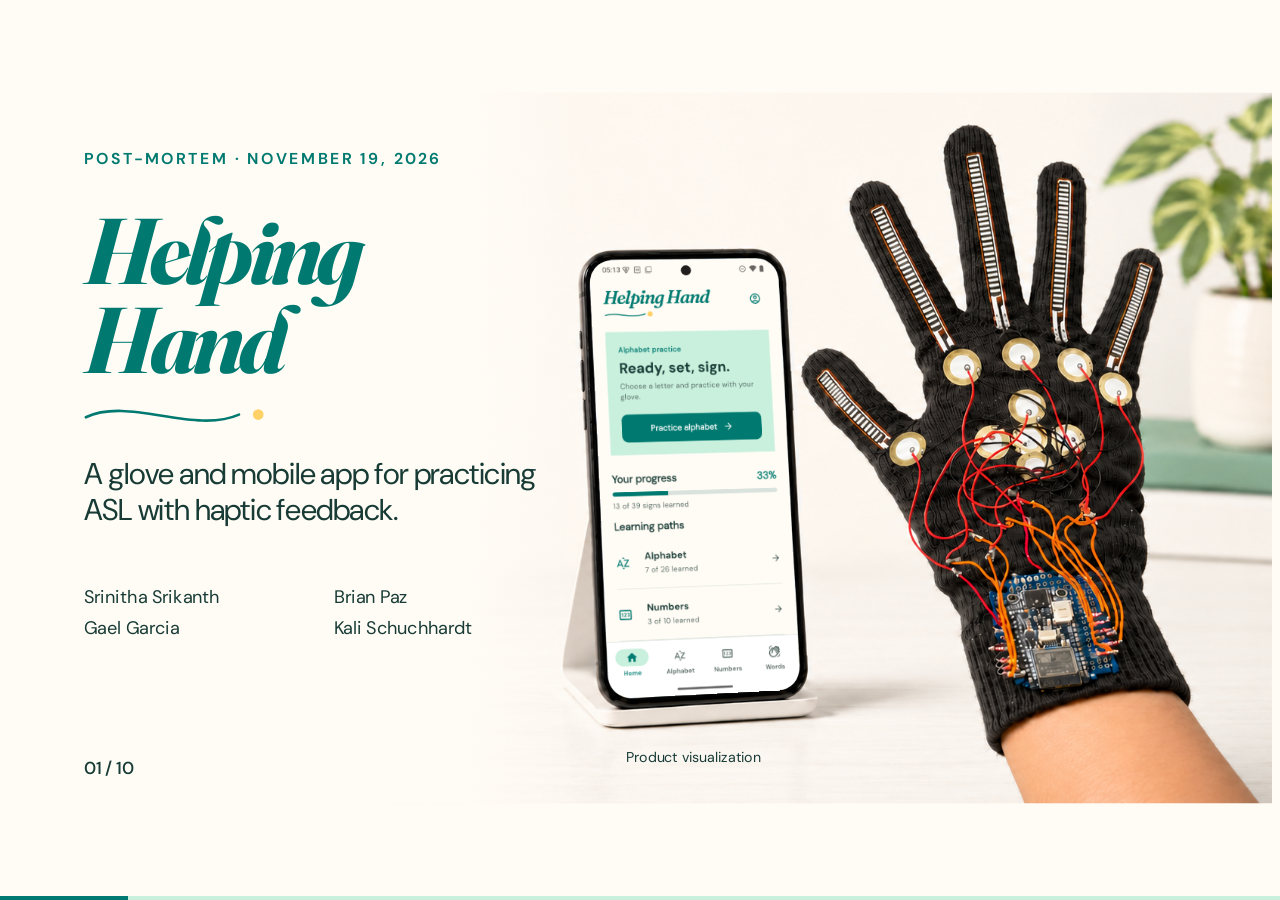
==== post_mortem_presentation/index.html @ 84a26bd8 "(GENAI=Yes) Explain the demo glove wiring on slide 5 [Model: Unknown] AI-Assisted: codex" ====
<!doctype html>
<html lang="en">
<head>
  <meta charset="utf-8">
  <meta name="viewport" content="width=device-width, initial-scale=1">
  <meta name="description" content="Helping Hand post-mortem presentation, November 19, 2026. Seven-minute presentation with separate question period.">
  <title>Helping Hand · Post-mortem</title>
  <link rel="icon" href="assets/diagrams/favicon.svg" type="image/svg+xml">
  <link rel="stylesheet" href="styles.css">
  <script src="presentation.js" defer></script>
</head>
<body>
  <svg class="svg-library" xmlns="http://www.w3.org/2000/svg" aria-hidden="true"><defs>
    <symbol id="icon-hand" viewBox="0 0 64 64"><path d="M23 34V13a4 4 0 0 1 8 0v18-22a4 4 0 0 1 8 0v23-18a4 4 0 0 1 8 0v20-13a4 4 0 0 1 8 0v22c0 12-7 19-18 19-7 0-12-3-16-9L10 35a4 4 0 0 1 6-5l7 7"/></symbol>
    <symbol id="icon-chip" viewBox="0 0 64 64"><rect x="17" y="17" width="30" height="30" rx="4"/><rect x="25" y="25" width="14" height="14" rx="2"/><path d="M24 7v10m16-10v10M24 47v10m16-10v10M7 24h10M7 40h10m30-16h10M47 40h10"/></symbol>
    <symbol id="icon-ble" viewBox="0 0 64 64"><path d="M20 17l27 28-14 12V7l14 12-27 28"/></symbol>
    <symbol id="icon-phone" viewBox="0 0 64 64"><rect x="17" y="5" width="30" height="54" rx="6"/><path d="M28 12h8m-5 39h2M24 32l6 6 12-15"/></symbol>
    <symbol id="icon-arrow" viewBox="0 0 32 24"><path d="M2 12h27m-9-9 9 9-9 9"/></symbol>
  </defs></svg>
  <main id="stage" aria-label="Helping Hand post-mortem presentation">
    <div id="deck">
      <section class="slide cover is-active" id="slide-1" aria-labelledby="title-1" data-title="Helping Hand" data-seconds="15">
        <figure class="cover-visual">
          <img class="cover-scene" src="assets/illustrations/cover-product-scene-ivory.png" alt="Product visualization of the final Helping Hand glove worn on an open hand beside an Android phone on a warm white background.">
          <div class="cover-display"><img src="assets/screenshots/home-nov19.png" alt="Helping Hand Home screen showing Alphabet practice and saved progress."></div>
          <figcaption>Product visualization</figcaption>
        </figure>
        <div class="cover-copy">
          <p class="eyebrow">Post-mortem · November 19, 2026</p>
          <h1 class="wordmark" id="title-1">Helping<br>Hand</h1>
          <svg class="brand-trail" viewBox="0 0 280 35" aria-hidden="true"><path d="M3 17c65-31 163 26 231-4"/><circle cx="263" cy="13" r="8"/></svg>
          <p class="cover-pitch">A glove and mobile app for practicing ASL with haptic feedback.</p>
          <div class="team"><span>Srinitha Srikanth</span><span>Brian Paz</span><span>Gael Garcia</span><span>Kali Schuchhardt</span></div>
        </div>
        <footer class="slide-footer"><b>01 / 10</b></footer>
        <template class="slide-notes">
          <p>0:00–0:15 · 15 seconds. Introduce the team and point to the glove and phone.</p>
          <p>“Helping Hand is a glove and Android app for practicing American Sign Language with haptic feedback. We’ll show you what we built, how someone uses it, and what we learned.”</p>
        </template>
      </section>

      <section class="slide problem" id="slide-2" aria-labelledby="title-2" data-title="The problem" data-seconds="20">
        <img class="problem-art" src="assets/illustrations/learning-problem.png" alt="Conceptual illustration of a learner comparing their hand position with a printed reference.">
        <div class="problem-copy">
          <h2 id="title-2">The problem</h2>
          <p class="problem-stat"><strong>94 <small>of</small> 100</strong> hearing parents surveyed used self-teaching resources to learn ASL for their deaf child.</p>
          <ul class="problem-points">
            <li>Images and prerecorded videos give learners a sign to copy.</li>
            <li>During solo practice, learners have to spot and correct their own handshape and movement errors.</li>
          </ul>
        </div>
        <footer class="slide-footer"><b>02 / 10</b><a href="https://sites.bu.edu/lavalab/files/2022/06/Lieberman-Mitchiner-Pontecorvo-2022.pdf" target="_blank" rel="noopener">Lieberman, Mitchiner &amp; Pontecorvo · §3.2.1</a></footer>
        <template class="slide-notes">
          <p>0:15–0:35 · 20 seconds. Connect the family motivation to the gap in solo practice.</p>
          <p>“In a survey of 100 hearing parents learning ASL for their deaf child, 94 used books, videos, or apps to teach themselves. A recorded example gives you a sign to copy. When you practice alone, you still have to catch mistakes in your handshape or movement.”</p>
        </template>
      </section>

      <section class="slide system" id="slide-3" aria-labelledby="title-3" data-title="System architecture" data-seconds="25">
        <header><p class="eyebrow">Our solution</p><h2 id="title-3">System architecture</h2></header>
        <ol class="system-flow" role="list">
          <li class="system-step">
            <svg class="system-icon" aria-hidden="true"><use href="#icon-hand"/></svg>
            <svg class="system-arrow" aria-hidden="true"><use href="#icon-arrow"/></svg>
            <h3>Glove sensors</h3>
            <p>Measure finger bend and hand motion.</p>
          </li>
          <li class="system-step">
            <svg class="system-icon" aria-hidden="true"><use href="#icon-chip"/></svg>
            <svg class="system-arrow" aria-hidden="true"><use href="#icon-arrow"/></svg>
            <h3>ESP32</h3>
            <p>Reads the sensors and recognizes held signs.</p>
          </li>
          <li class="system-step">
            <svg class="system-icon" aria-hidden="true"><use href="#icon-ble"/></svg>
            <svg class="system-arrow" aria-hidden="true"><use href="#icon-arrow"/></svg>
            <h3>Bluetooth LE</h3>
            <p>Carries sensor readings and predictions to the phone.</p>
          </li>
          <li class="system-step">
            <svg class="system-icon" aria-hidden="true"><use href="#icon-phone"/></svg>
            <h3>Android app</h3>
            <p>Recognizes moving signs, shows results, and saves progress.</p>
          </li>
        </ol>
        <div class="system-return">
          <p>During the demo, the app sends haptic commands back to the glove.</p>
        </div>
        <footer class="slide-footer"><b>03 / 10</b></footer>
        <template class="slide-notes">
          <p>0:35–1:00 · 25 seconds. Point from left to right, then follow the return arrow.</p>
          <p>“The flex strips measure finger bend, and the motion sensor measures how the hand moves. The ESP32 recognizes signs you hold steady. Bluetooth sends its predictions and sensor readings to the Android app. The app recognizes moving signs, shows the result, and saves progress. During the demo, it also sends haptic commands back to the glove.”</p>
        </template>
      </section>

      <section class="slide recognition" id="slide-4" aria-labelledby="title-4" data-title="How we recognize signs" data-seconds="25">
        <h2 id="title-4">How we recognize signs</h2>
        <div class="recognition-layout">
          <article class="recognition-panel">
            <header><h3>Static signs</h3><span>Example · G</span></header>
            <figure class="model-input">
              <svg viewBox="0 0 440 96" role="img" aria-label="Illustrative snapshot of five finger bend readings.">
                <path class="input-guide" d="M16 82H424"/>
                <path class="input-bars" d="M66 76V42 M143 76V23 M220 76V55 M297 76V64 M374 76V59"/>
              </svg>
              <figcaption>One set of finger-bend readings</figcaption>
            </figure>
            <div class="recognition-model">
              <strong>Multilayer perceptron (MLP)</strong>
              <p>On the ESP32 · 24 letters and 10 digits</p>
            </div>
          </article>
          <article class="recognition-panel recognition-motion">
            <header><h3>Motion over time</h3><span>Example · Z</span></header>
            <figure class="model-input">
              <svg viewBox="0 0 440 96" role="img" aria-label="Illustrative sensor readings that change over the duration of an attempt.">
                <path class="input-guide" d="M16 82H424 M413 74l11 8-11 8"/>
                <path class="input-trace" d="M26 60L76 54 122 28 173 42 227 65 275 43 325 22 369 48 414 56"/>
              </svg>
              <figcaption>A sequence of sensor readings</figcaption>
            </figure>
            <div class="recognition-model">
              <strong>Temporal convolutional networks (TCNs)</strong>
              <p>On the phone · one for J/Z, one for words</p>
            </div>
          </article>
        </div>
        <footer class="slide-footer"><span>Illustrative sensor inputs</span><b>04 / 10</b></footer>
        <template class="slide-notes">
          <p>1:00–1:25 · 25 seconds. Point to the five bars, then follow the trace on the right.</p>
          <p>“For G, we can look at one set of finger-bend readings. The glove’s multilayer perceptron classifies that handshape. For Z, the order of the motion matters. A temporal convolutional network looks for patterns across successive readings. The phone runs one for J and Z and another for Hello, Please, and Yes.”</p>
        </template>
      </section>

      <section class="slide hardware" id="slide-5" aria-labelledby="title-5" data-title="Glove hardware" data-seconds="25">
        <header><p class="eyebrow">Final build</p><h2 id="title-5">Glove hardware</h2></header>
        <div class="hardware-layout">
          <div class="hardware-images">
            <figure class="glove"><img src="assets/hardware/glove-final.jpg" alt="The final glove, with all five flex sensors, the piezo discs, wires, and cuff-mounted perfboard visible."><figcaption>Wired perfboard glove</figcaption></figure>
            <figure class="board"><img src="assets/hardware/pcb-prototype.jpg" alt="Component side of the custom printed circuit board from an earlier hardware iteration."><figcaption>Earlier custom PCB</figcaption></figure>
          </div>
          <div class="hardware-details">
            <article><h3>5 flex sensors + 9-axis IMU (ICM-20948)</h3><p>Finger bend, acceleration, and rotation feed recognition.</p></article>
            <article><h3>10 piezoelectric buzzers</h3><p>Five by the fingers and five in a plus on the back of the hand.</p></article>
            <article><h3>Cuff-mounted ESP32</h3><p>Perfboard with individual wires.</p></article>
            <aside class="hardware-revision" aria-labelledby="hardware-revision-title">
              <h3 id="hardware-revision-title">Why the wiring is visible</h3>
              <p>An earlier prototype hid the connections with conductive thread. When sensor readings dropped out, we switched to individual wires for today’s demo.</p>
            </aside>
          </div>
        </div>
        <footer class="slide-footer"><span>Demonstration power · laptop USB</span><b>05 / 10</b></footer>
        <template class="slide-notes">
          <p>1:25–1:50 · 25 seconds. Point to the actual glove, the earlier PCB, and the wiring callout.</p>
          <p>“The demo glove has five flex sensors, a motion sensor, ten piezo buzzers, and a cuff-mounted ESP32. We tried a custom PCB and later hid the connections with conductive thread. When sensor readings dropped out, we switched to individual wires on perfboard. We’re powering it over USB today.”</p>
        </template>
      </section>

      <section class="slide practice" id="slide-6" aria-labelledby="title-6" data-title="App features and live results" data-seconds="25">
        <header><p class="eyebrow">Android app</p><h2 id="title-6">App features and live results</h2></header>
        <div class="practice-layout">
          <div class="app-screens">
            <figure><img src="assets/screenshots/letter-a-nov19.png" alt="Letter A screen showing the 3D target handshape and hold progress, captured with the glove disconnected."><figcaption>3D sign reference</figcaption></figure>
            <figure><img src="assets/screenshots/words-progress-nov19.png" alt="Words screen with Hello, Please, and Yes marked Learned with green rows and checkmarks."><figcaption>Completed word lessons</figcaption></figure>
          </div>
          <div class="coverage">
            <h3>Practice and progress</h3>
            <ul class="app-capabilities">
              <li>Alphabet, Numbers, and Words lessons</li>
              <li>On-screen results and saved completions</li>
              <li>Three recognized words across eight word lessons</li>
            </ul>
            <div class="practice-result">
              <p><strong>Live test with one wearer</strong></p>
              <p><b>3/3 each</b> · G, I, 1, Hello, Please, Yes<br><b>1/3 each</b> · K, X</p>
            </div>
          </div>
        </div>
        <footer class="slide-footer"><span>App captures · November 19</span><b>06 / 10</b></footer>
        <template class="slide-notes">
          <p>1:50–2:15 · 25 seconds. Point to the sign reference, saved Words rows, and live test counts.</p>
          <p>“The app offers letter, number, and word lessons, with on-screen feedback and saved progress. Eight word lessons are listed, and the model recognizes three. In one live check, six signs passed three of three attempts each. K and X passed one of three each. Now we’ll show what that practice looks like.”</p>
        </template>
      </section>

      <section class="slide live" id="slide-7" aria-labelledby="title-7" data-title="Live ASL practice demo" data-seconds="120">
        <div class="live-circles" aria-hidden="true"></div><span class="live-dot" aria-hidden="true"></span><svg class="live-mark" aria-hidden="true"><use href="#icon-hand"/></svg>
        <p class="eyebrow">Glove and Android app</p><h2 id="title-7">Live ASL<br><em>practice demo</em></h2>
        <ol class="live-steps">
          <li><b>G</b><span>Hold a pose</span></li>
          <li><b>Z</b><span>Trace a motion</span></li>
          <li><b>3</b><span>Correct a finger position</span></li>
          <li><b>Hello / Please</b><span>Match a word</span></li>
        </ol>
        <p class="live-footnote">Finish on saved progress in Words.</p>
        <footer class="slide-footer"><b>07 / 10</b></footer>
        <template class="slide-notes">
          <p>2:15–4:15 · 120 seconds. Use the projected phone. Start signed in, connected, and in Developer Mode. The run sheet gives the individual time limits and recovery actions.</p>
          <p>G. “I’ll hold G steady. Watch for the match and hold indicator. This prediction comes from the glove.”</p>
          <p>Z. “I’ll start an attempt, trace Z, and finish it. The phone recognizes the sequence.” Describe the actual outcome. Try one quick recovery if useful, then move on. I is the rehearsed spare held pose.</p>
          <p>3. “I’m curling the middle finger on purpose. Watch which finger lights up, then the dots move from bottom to center to top. That means straighten. I’ll correct the finger and show what the app does.”</p>
          <p>Hello and Please. “For Hello I tap Start and Finish. After a match, the glove can replay a preset cue from left to center to right. Please uses a loop around the back of the hand.” Show Please if time permits and describe any output as observed.</p>
          <p>Progress. “A green row and checkmark mean that lesson was saved.” Call out a change only if a new row turns green during the demo. Finish on Words and return to slide 8.</p>
        </template>
      </section>

      <section class="slide successes" id="slide-8" aria-labelledby="title-8" data-title="Project successes" data-seconds="70">
        <header><p class="eyebrow">Post-mortem</p><h2 id="title-8">Project successes</h2></header>
        <div class="success-grid">
          <article class="success-story">
            <h3>Saved practice progress</h3>
            <dl class="story-detail"><dt>Challenge</dt><dd>Track which signs the learner completes.</dd><dt>What worked</dt><dd>Mark a lesson complete when the app accepts the sign.</dd><dt>Outcome</dt><dd>Completed lessons were still visible after reopening the app.</dd></dl>
          </article>
          <article class="success-story">
            <h3>Recognition for moving signs</h3>
            <dl class="story-detail"><dt>Challenge</dt><dd>Recognize a sign that changes over time.</dd><dt>What worked</dt><dd>Record whole attempts and run a sequence model on the phone.</dd><dt>Outcome</dt><dd>Hello, Please, and Yes completed in live practice.</dd></dl>
          </article>
          <article class="success-story">
            <h3>Haptic correction for 3</h3>
            <dl class="story-detail"><dt>Challenge</dt><dd>Show which finger to move and in which direction.</dd><dt>What worked</dt><dd>Use measured finger bend to select a pulse pattern.</dd><dt>Outcome</dt><dd>The glove played the automatic cue during rehearsal.</dd></dl>
          </article>
        </div>
        <footer class="slide-footer"><span></span><b>08 / 10</b></footer>
        <template class="slide-notes">
          <p>4:15–5:25 · 70 seconds. Give each story about 20–23 seconds.</p>
          <p>Saved practice progress. “A prediction by itself gave the learner no record of their practice. We tied a match to the lesson they picked, so completion was visible and saved to the right place. During rehearsal we closed and reopened the app and could still see the completed signs.”</p>
          <p>Recognition for moving signs. “We recorded whole attempts so the model could use the order of the motion. After rebuilding the glove, we collected more recordings and extended the input window. The updated word model accepted five of five matching recordings in offline replay. Hello, Please, and Yes also completed in the live check.”</p>
          <p>Haptic correction for 3. “We could trigger individual buzzers, but the cue needed to respond to the learner. We used measured bend ranges for the middle and pinky. The app chooses a pulse pattern and highlights the outputs the glove confirms. That automatic cue worked during an on-glove rehearsal.”</p>
        </template>
      </section>

      <section class="slide challenges" id="slide-9" aria-labelledby="title-9" data-title="Challenges and lessons" data-seconds="65">
        <header><p class="eyebrow">Post-mortem</p><h2 id="title-9">Challenges and lessons</h2></header>
        <div class="challenge-head"><span>What happened</span><span>What we would do next time</span></div>
        <article class="challenge-row"><div><h3>Unreliable connections</h3><p>The PCB broke, and the conductive-thread build lost sensor readings. We switched to individual wires.</p></div><p class="lesson">Test connections while flexing the glove.<span>Add strain relief before final mounting.</span></p></article>
        <article class="challenge-row"><div><h3>Damaged flex sensors</h3><p>The thumb and index sensors barely responded when the fingers bent.</p></div><p class="lesson">Check each sensor reading early.<span>Recheck calibration and known signs after hardware changes.</span></p></article>
        <article class="challenge-row"><div><h3>Word recognition after the rebuild</h3><p>The earlier model missed all nine matching word attempts in an offline test of rebuilt-glove recordings.</p></div><p class="lesson">Retrain and test after hardware changes.<span>Test with more wearers and include signs the model could confuse.</span></p></article>
        <footer class="slide-footer"><span></span><b>09 / 10</b></footer>
        <template class="slide-notes">
          <p>5:25–6:30 · 65 seconds. Explain the failure, its impact, and one next step per example.</p>
          <p>Unreliable connections. “The custom PCB broke and the conductive-thread assembly lost sensor readings as the glove moved. We suspected shorts and switched to discrete wires. Next time we’d check continuity while flexing the assembly and add strain relief before mounting it.”</p>
          <p>Damaged flex sensors. “The thumb and index readings barely changed when the fingers bent, which made some attempts look wrong. The raw channels exposed the damaged sensors. We’d check each channel early, then recalibrate and repeat a few known signs after every hardware change.”</p>
          <p>Word recognition after the rebuild. “The earlier model missed all nine matching recordings from the rebuilt glove in offline replay. We retrained, but our tests still covered few wearers and targets. Next time we’d reserve fresh attempts from more wearers and test signs the models could confuse.”</p>
        </template>
      </section>

      <section class="slide closing" id="slide-10" aria-labelledby="title-10" data-title="Main lesson and next steps" data-seconds="15">
        <p class="wordmark">Helping Hand</p>
        <svg class="closing-wave" viewBox="0 0 820 310" aria-hidden="true"><path d="M-40 250C170-30 360 410 540 175S730 10 870 100"/><circle cx="540" cy="175" r="13"/></svg>
        <h2 id="title-10">Test the glove<br><em>and app together</em></h2>
        <p class="closing-lead">Check recognition, feedback, and saved progress in the same practice session.</p>
        <div class="closing-bottom"><strong>Questions?</strong><span>Next, test recognition and haptic cues with more wearers.</span></div>
        <footer class="slide-footer"><span>November 19, 2026</span><b>10 / 10</b></footer>
        <template class="slide-notes">
          <p>6:30–6:45 · 15 seconds. Leave this slide up for the question period.</p>
          <p>“Our main lesson was to test the glove and app together, through recognition, feedback, and saved progress. Next we’d test with more wearers to see which signs work consistently and whether users can interpret the cues.”</p>
        </template>
      </section>

      <section class="slide backup" id="backup-1" data-backup aria-labelledby="backup-title-1" data-title="Original goals and final features" data-seconds="0">
        <header><p class="eyebrow">Backup</p><h2 id="backup-title-1">Original goals and final features</h2></header>
        <table class="backup-table">
          <thead><tr><th>Area</th><th>Original goal</th><th>Presentation build</th></tr></thead>
          <tbody>
            <tr><td>Wearable</td><td>Mounted PCB and battery power</td><td>Wired perfboard, calibrated ICM-20948, and USB power</td></tr>
            <tr><td>Recognition</td><td>A–Z, 0–9, and eight words</td><td>34 held poses plus J/Z motion. Eight lessons, three words in the bundle.</td></tr>
            <tr><td>Feedback</td><td>Corrective guidance during practice</td><td>On-screen matching and saved progress. Developer Mode adds a finger cue for 3 and preset playback for Hello and Please.</td></tr>
            <tr><td>Validation</td><td>Practice and recognition testing</td><td>Selected live and offline checks. Multi-wearer accuracy, tactile interpretation, and battery runtime remain open.</td></tr>
          </tbody>
        </table>
        <footer class="slide-footer"><span>Original design, release reports, and November 19 demo handoff</span><b>Backup 01</b></footer>
        <template class="slide-notes">
          <p>Question period. The slide distinguishes the original scope from the build being shown. The original design proposed a mounted PCB, battery operation, broader word recognition, and general corrective feedback. The working app includes J/Z and the scoped haptic demos. The written reports describe the earlier release snapshot. Displayed lesson counts and recognition model labels describe different parts of the app.</p>
          <p>The demo uses the wired perfboard glove, USB power, a signed-in Android phone, Flutter app version 1.0.1+2 from the gael working copy, and the piezo_demo ESP32 environment. The review base was c72ad4f with local app changes. Record the actual running revision, phone/OS, and firmware during rehearsal. Current-device cloud readback, battery runtime, and broad wearer validation are open. The single glove has limited ability to distinguish finger spread or infer hand location relative to the body.</p>
          <p>The app also has developer tools for BLE diagnostics, recording and exporting labeled attempts, and manually testing the piezo outputs. These tools support setup and development. The learner demonstration uses Alphabet, Numbers, and Words.</p>
        </template>
      </section>

      <section class="slide backup" id="backup-2" data-backup aria-labelledby="backup-title-2" data-title="Recognition and haptic test results" data-seconds="0">
        <header><p class="eyebrow">Backup</p><h2 id="backup-title-2">Recognition and haptic test results</h2></header>
        <table class="backup-table">
          <thead><tr><th>Check</th><th>Observed result</th><th>Scope</th></tr></thead>
          <tbody>
            <tr><td>Live practice</td><td>G, I, 1, Hello, Please, Yes · 3/3 each<br>K, X · 1/3 each</td><td>One wearer, three attempts per target</td></tr>
            <tr><td>J/Z replay</td><td>4/4 matches accepted<br>0/36 unrelated recordings accepted</td><td>Offline, with some recordings seen during development</td></tr>
            <tr><td>Word replay</td><td>5/5 matches accepted<br>0/25 wrong-target checks accepted</td><td>Offline, with recordings reused across wrong targets</td></tr>
            <tr><td>Haptics</td><td>Manual outputs matched app dots. The automatic 3 demo worked on the glove.</td><td>Hello and Please cue order checked in software with simulated responses</td></tr>
          </tbody>
        </table>
        <footer class="slide-footer"><span>Selected trials · November 18–19</span><b>Backup 02</b></footer>
        <template class="slide-notes">
          <p>Question period. Live counts came from one wearer and selected targets on the glove and app. Offline J/Z replay accepted two J and two Z attempts and rejected 36 unrelated recordings. Some were examined earlier in development. The word replay used five matching recordings and 25 wrong-target checks drawn from reused recordings. The design draft’s approximately 90% accuracy figure was a goal. The available trial counts describe the specific conditions shown.</p>
          <p>The Number 3 automatic cue has a live operator report. Hello and Please pulse order and cancellation were checked in Flutter with simulated responses. The operator described faint vibration in the separate manual output check. Phone latency and wearer interpretation of cues have yet to be measured. Firebase rules were updated for word completion IDs. The post-fix cloud readback has not been run.</p>
        </template>
      </section>
    </div>
  </main>
  <div id="slide-progress" role="progressbar" aria-label="Slide progress" aria-valuemin="1" aria-valuemax="10" aria-valuenow="1"><span></span></div>
  <dialog id="overview-dialog" aria-labelledby="overview-title"><div class="dialog-heading"><h2 id="overview-title">Slide overview</h2><button class="close-dialog" aria-label="Close overview">×</button></div><p class="overview-group">Main deck · 6:45 + 0:15 buffer</p><div class="overview-grid" id="overview-main"></div><p class="overview-group">Backup · outside the timed flow</p><div class="overview-grid" id="overview-backup"></div></dialog>
  <dialog id="notes-dialog" aria-labelledby="notes-title"><div class="dialog-heading"><h2 id="notes-title">Speaker notes</h2><button class="close-dialog" aria-label="Close notes">×</button></div><p class="dialog-note">These notes appear on this screen. Close before projecting; use speaker_notes.md on a separate device.</p><div id="notes-content"></div></dialog>
  <dialog id="help-dialog" aria-labelledby="help-title"><div class="dialog-heading"><h2 id="help-title">Presentation shortcuts</h2><button class="close-dialog" aria-label="Close help">×</button></div><dl class="shortcut-list"><div><dt>← / → · Space</dt><dd>Previous / next slide</dd></div><div><dt>Home / End</dt><dd>First / last main slide</dd></div><div><dt>O · N · ?</dt><dd>Overview · Notes · Help</dd></div><div><dt>B</dt><dd>Backup slides / return to main deck</dd></div><div><dt>F</dt><dd>Toggle fullscreen</dd></div><div><dt>P</dt><dd>Print / save PDF</dd></div><div><dt>Esc</dt><dd>Close dialog / exit fullscreen</dd></div></dl><label class="print-backups"><input type="checkbox" id="include-backups">Include backup slides when printing</label><p class="dialog-note">The default PDF contains ten main slides.</p></dialog>
  <p class="sr-only" id="announcement" aria-live="polite"></p>
  <noscript><p class="noscript-message">JavaScript is disabled. Scroll to view slides; printing includes the ten main slides.</p></noscript>
</body>
</html>
---- post_mortem_presentation/styles.css ----
@font-face{font-family:'DM Sans';src:url('assets/fonts/DM-Sans.ttf') format('truetype');font-weight:100 1000;font-display:swap}
@font-face{font-family:Fraunces;src:url('assets/fonts/Fraunces-Italic.ttf') format('truetype');font-style:italic;font-weight:100 900;font-display:swap}
:root{--canvas:#fffcf5;--ink:#183b36;--teal:#007a70;--mint:#c8f0dd;--gold:#ffd166;--muted:#526560;--rule:#d9e2dc;font-family:'DM Sans',sans-serif;color:var(--ink);background:var(--canvas)}
*{box-sizing:border-box}body{margin:0}body.enhanced{overflow:hidden;background:#e5eae5}p,h1,h2,h3,figure{margin:0}button{font:inherit;cursor:pointer}button:focus-visible,a:focus-visible{outline:3px solid var(--teal);outline-offset:5px}img{display:block;max-width:100%}svg{fill:none;stroke:currentColor;stroke-width:2;stroke-linecap:round;stroke-linejoin:round}.svg-library{position:absolute;width:0;height:0;overflow:hidden}.sr-only{position:absolute;width:1px;height:1px;overflow:hidden;clip-path:inset(50%);white-space:nowrap}
#stage{position:relative}.enhanced #stage{position:fixed;inset:0 0 4px}.enhanced #deck{position:absolute;left:50%;top:50%;width:1600px;height:900px;transform-origin:center}.slide{position:relative;width:1600px;height:900px;padding:66px 96px 78px;overflow:hidden;background:var(--canvas)}.enhanced .slide{display:none;position:absolute;inset:0}.enhanced .slide.is-active{display:block;animation:reveal 180ms ease-out}@keyframes reveal{from{opacity:.65;transform:translateY(6px)}to{opacity:1;transform:none}}
.eyebrow{font-size:20px;letter-spacing:.15em;text-transform:uppercase;color:var(--teal);font-weight:650;margin-bottom:17px}h1{font-size:118px;line-height:.96;letter-spacing:-.055em}h2{font-size:65px;line-height:1.09;letter-spacing:-.045em;font-weight:600}h2 em{font-style:normal;color:var(--teal)}h3{font-size:33px;line-height:1.17;letter-spacing:-.025em;font-weight:600}.subtitle{font-size:27px;line-height:1.4;color:var(--muted);margin-top:17px}.wordmark{font-family:Fraunces,Georgia,serif;font-style:italic;color:var(--teal)}.slide-footer{position:absolute;left:96px;right:96px;bottom:29px;display:flex;justify-content:space-between;gap:25px;color:var(--muted);font-size:18px;line-height:1.35}.slide-footer b{margin-left:auto;font-size:22px;font-weight:550;color:var(--teal);font-variant-numeric:tabular-nums}
.cover{padding-top:70px}.cover-copy{position:relative;z-index:1;width:720px}.cover h1{margin-top:47px}.brand-trail{width:235px;height:35px;margin-top:24px;color:var(--teal);stroke-width:4}.brand-trail circle{fill:var(--gold);stroke:none}.cover-pitch{font-size:38px;line-height:1.22;margin-top:25px;max-width:620px;letter-spacing:-.02em}.team{display:grid;grid-template-columns:1fr 1fr;gap:9px 23px;width:610px;font-size:23px;margin-top:72px}
.cover-visual {
  position: absolute;
  inset: 0;
}
.cover-scene {
  width: 100%;
  height: 100%;
  object-fit: cover;
}
.cover-visual::before {
  content: "";
  position: absolute;
  inset: 0;
  background: linear-gradient(to right, var(--canvas) 0 36%, transparent 45%);
  pointer-events: none;
}
.cover-display {
  position: absolute;
  left: 736.172px;
  top: 212.584px;
  width: 240px;
  height: 552px;
  overflow: hidden;
  border-radius: 28px;
  background: #faf8f1;
  transform-origin: top left;
  /* Maps the actual Home capture to the four corners of the screen in the scene. */
  transform: matrix3d(
    1.004096477, -.009323463, 0, .000069429,
    .045815404, .986478885, 0, -.000031776,
    0, 0, 1, 0,
    0, 0, 0, 1
  );
}
.cover-display img {
  width: 100%;
  height: 100%;
}
.cover-display::after {
  content: "";
  position: absolute;
  top: 7px;
  left: 51%;
  width: 13px;
  height: 13px;
  border-radius: 50%;
  background: #211f1e;
  transform: translateX(-50%);
}
.cover-visual figcaption {
  position: absolute;
  top: 829px;
  left: 700px;
  width: 335px;
  text-align: center;
  color: var(--ink);
  font-size: 18px;
}
.cover .slide-footer b {
  margin-left: 0;
  color: var(--ink);
}

.problem-art {
  position: absolute;
  inset: 0;
  width: 100%;
  height: 100%;
  object-fit: cover;
}
.problem-copy {
  position: relative;
  margin-top: 47px;
  max-width: 640px;
}
.problem h2 { font-size: 78px; }
.problem-stat {
  margin-top: 25px;
  max-width: 620px;
  font-size: 32px;
  font-weight: 600;
  line-height: 1.2;
}
.problem-stat strong {
  display: block;
  margin-bottom: 11px;
  color: var(--teal);
  font-size: 136px;
  line-height: .98;
  letter-spacing: -.055em;
}
.problem-stat small { font-size: .52em; font-weight: 650; }
.problem-points {
  max-width: 610px;
  margin: 32px 0 0;
  padding-left: 32px;
  font-size: 28px;
  line-height: 1.35;
}
.problem-points li + li { margin-top: 13px; }
.problem-points li::marker { color: var(--teal); }
.problem .slide-footer { right: auto; align-items: center; gap: 30px; }
.problem .slide-footer b { margin-left: 0; }
.problem .slide-footer a { color: inherit; text-underline-offset: .18em; }
.recognition-layout {
  display: grid;
  grid-template-columns: 1fr 1fr;
  gap: 42px;
  margin-top: 67px;
}
.recognition-panel {
  min-width: 0;
  padding: 34px 38px 36px;
  border-radius: 18px;
  background: #e5f4eb;
}
.recognition-motion { background: #00645c; color: var(--canvas); }
.recognition-panel header {
  display: flex;
  align-items: baseline;
  justify-content: space-between;
  gap: 12px;
}
.recognition-panel h3 { font-size: 40px; }
.recognition-panel header span {
  flex-shrink: 0;
  font-size: 23px;
  font-weight: 650;
}
.model-input {
  margin: 32px 0 29px;
  padding: 19px 22px;
  border-radius: 12px;
  background: #fffcf5b8;
  color: #00645c;
}
.recognition-motion .model-input { background: #ffffff12; color: var(--mint); }
.model-input svg { display: block; width: 100%; height: 145px; }
.model-input .input-guide { opacity: .5; }
.model-input .input-bars { stroke-width: 19; }
.model-input .input-trace { stroke-width: 6; }
.model-input figcaption {
  margin-top: 8px;
  font-size: 24px;
  font-weight: 600;
}
.recognition-model {
  font-size: 25px;
  line-height: 1.35;
}
.recognition-model strong { display: block; margin-bottom: 7px; font-size: 28px; }

.system-flow {
  display: grid;
  grid-template-columns: repeat(4, minmax(0, 1fr));
  gap: 56px;
  list-style: none;
  margin: 100px 0 0;
  padding: 0;
}
.system-step {
  position: relative;
  text-align: center;
}
.system-icon {
  display: block;
  width: 96px;
  height: 96px;
  margin: 0 auto 24px;
  padding: 19px;
  border-radius: 22px;
  background: #e5f4eb;
  color: #00645c;
}
.system-arrow {
  position: absolute;
  top: 32px;
  right: -49px;
  width: 42px;
  height: 32px;
  color: #00645c;
  stroke-width: 2.7;
}
.system-step h3 { font-size: 37px; }
.system-step p {
  max-width: 300px;
  margin: 14px auto 0;
  color: var(--muted);
  font-size: 27px;
  line-height: 1.35;
}
.system-return {
  position: relative;
  width: 1098px;
  height: 86px;
  margin: 52px auto 0;
  border: 2px solid #00645c;
  border-top: 0;
  border-radius: 0 0 20px 20px;
  color: #00645c;
}
.system-return::before {
  content: "";
  position: absolute;
  top: 1px;
  left: -7px;
  width: 12px;
  height: 12px;
  border: solid currentColor;
  border-width: 2px 0 0 2px;
  transform: rotate(45deg);
}
.system-return p {
  position: absolute;
  bottom: 0;
  left: 50%;
  padding: 0 21px;
  background: var(--canvas);
  font-size: 25px;
  font-weight: 550;
  white-space: nowrap;
  transform: translate(-50%, 50%);
}

.hardware-layout{display:grid;grid-template-columns:650px 1fr;gap:75px;margin-top:37px}.hardware-images{display:flex;gap:25px;align-items:center}.hardware-images .glove img{height:438px;width:330px;object-fit:contain}.hardware-images .board img{width:275px;height:335px;object-fit:contain}.hardware-images figcaption{font-size:18px;color:var(--muted);text-align:center;margin-top:12px}.hardware-details{padding-top:32px}.hardware-details article{padding:0 0 21px;margin-bottom:21px;border-bottom:1px solid var(--rule)}.hardware-details article:last-child{margin-bottom:0}.hardware-details h3{font-size:31px}.hardware-details p{font-size:24px;line-height:1.4;color:var(--muted);margin-top:9px}
.practice-layout{display:grid;grid-template-columns:640px 1fr;gap:75px;margin-top:35px}.app-screens{display:grid;grid-template-columns:repeat(2,1fr);gap:24px}.app-screens img{height:566px;width:auto;margin-inline:auto;object-fit:contain}.app-screens figcaption{font-size:21px;text-align:center;margin-top:13px}
.live{background:var(--teal);color:var(--canvas)}.live .eyebrow{color:var(--mint)}.live h2{font-size:112px;line-height:1.02;margin-top:38px;letter-spacing:-.055em;position:relative}.live h2 em{color:var(--mint)}.live-footnote{font-size:23px;line-height:1.4;margin-top:34px;color:var(--mint);max-width:630px;position:relative}.live .slide-footer,.live .slide-footer b{color:var(--mint)}.live-circles{position:absolute;right:-190px;top:24px;width:960px;height:960px;border:1px solid #c8f0dd40;border-radius:50%}.live-circles:after{content:'';position:absolute;inset:134px;border:1px solid #c8f0dd40;border-radius:50%}.live-mark{position:absolute;right:170px;top:340px;width:225px;height:225px;color:var(--mint);stroke-width:1.4}.live-dot{width:20px;height:20px;background:var(--gold);border-radius:50%;position:absolute;right:188px;top:218px}
.success-grid{display:grid;grid-template-columns:repeat(3,1fr);gap:45px;margin-top:46px}.success-story+.success-story{border-left:1px solid var(--rule);padding-left:40px}.success-story h3{font-size:34px;min-height:82px}.story-detail{margin-top:24px}.story-detail dt{font-size:17px;text-transform:uppercase;letter-spacing:.09em;color:var(--teal);margin-bottom:7px}.story-detail dd{margin:0 0 19px;font-size:25px;line-height:1.35}
.challenge-head{display:grid;grid-template-columns:1fr 1fr;gap:60px;margin-top:42px;font-size:18px;letter-spacing:.12em;color:var(--teal);text-transform:uppercase;padding-left:0}.challenge-row{display:grid;grid-template-columns:1fr 1fr;gap:60px;border-top:1px solid var(--rule);padding:20px 0 22px;margin-top:10px}.challenge-row>div:first-child{position:relative;padding-left:0}.challenge-row h3{font-size:31px}.challenge-row p{font-size:24px;line-height:1.35;color:var(--muted);margin-top:10px}.challenge-row .lesson{font-size:28px;line-height:1.3;color:var(--ink);padding-top:2px}.challenge-row .lesson span{display:block;color:var(--muted);font-size:22px;margin-top:10px}
.closing .wordmark{font-size:40px;margin-top:10px}.closing h2{font-size:99px;line-height:1.08;margin-top:50px;position:relative;z-index:1}.closing-lead{font-size:31px;color:var(--muted);margin-top:28px;position:relative}.closing-bottom{display:flex;gap:65px;align-items:baseline;margin-top:90px;position:relative}.closing-bottom strong{font-size:35px;color:var(--teal);font-weight:500}.closing-bottom span{font-size:23px;color:var(--muted);max-width:690px}.closing-wave{position:absolute;right:-70px;bottom:120px;width:820px;height:310px;stroke:var(--mint);stroke-width:49}.closing-wave circle{fill:var(--gold);stroke:none}
.backup h2{font-size:56px}.backup-table{width:100%;border-collapse:collapse;margin-top:35px;font-size:25px;text-align:left}.backup-table th{font-size:18px;color:var(--teal);text-transform:uppercase;letter-spacing:.06em;font-weight:550}.backup-table th,.backup-table td{padding:20px 18px;border-bottom:1px solid var(--rule);vertical-align:top;line-height:1.35}.backup-table th:first-child,.backup-table td:first-child{padding-left:0;width:22%}.backup-table td small{display:block;font-size:19px;color:var(--muted);margin-top:7px}
#slide-progress{display:none}.enhanced #slide-progress{display:block;position:fixed;bottom:0;left:0;right:0;height:4px;background:var(--mint)}#slide-progress span{display:block;height:100%;background:var(--teal);width:10%}dialog{border:1px solid var(--rule);border-radius:14px;padding:26px;width:min(780px,calc(100vw - 32px));max-height:calc(100dvh - 40px);overflow:auto;background:var(--canvas);color:var(--ink)}dialog::backdrop{background:#183b367a}.dialog-heading{display:flex;justify-content:space-between;align-items:center;gap:20px;margin-bottom:20px}.dialog-heading h2{font-size:28px;letter-spacing:-.02em}.close-dialog{width:48px;height:48px;flex-shrink:0;border:1px solid var(--rule);border-radius:8px;background:transparent;color:var(--ink);font-size:27px}.overview-group{font-size:15px;color:var(--muted);text-transform:uppercase;letter-spacing:.08em;margin:22px 0 12px}.overview-grid{display:grid;grid-template-columns:1fr 1fr;gap:10px}.overview-grid button{min-height:85px;text-align:left;padding:15px;background:transparent;color:var(--ink);border:1px solid var(--rule);border-radius:9px}.overview-grid button[aria-current=true],.overview-grid button:hover{background:var(--mint);border-color:var(--teal)}.overview-grid button strong{display:block;font-size:18px;margin-top:9px}.overview-grid button span,.overview-grid button small{font-size:13px;color:var(--muted)}.overview-grid button small{float:right}#notes-content p{font-size:17px;line-height:1.6;margin-bottom:15px}#notes-content h3{font-size:24px;margin-bottom:17px}.shortcut-list{margin:0}.shortcut-list>div{display:flex;gap:20px;padding:12px 0;border-bottom:1px solid var(--rule)}.shortcut-list dt{min-width:150px;font-weight:600}.shortcut-list dd{margin:0}.dialog-note{font-size:15px;line-height:1.5;margin-bottom:20px;color:var(--muted)}.print-backups{display:flex;align-items:center;gap:12px;margin-top:20px;font-size:16px}.print-backups input{width:22px;height:22px}.noscript-message{padding:15px;background:var(--mint)}
.hardware-layout{margin-top:30px}.hardware-images .glove img{height:505px}.hardware-images .board img{height:310px}.hardware-details article{padding-bottom:15px;margin-bottom:15px}
.hardware-revision {
  margin-top: 23px;
  padding: 17px 21px;
  border-left: 4px solid var(--teal);
  background: #e5f4eb;
}
.hardware-revision h3 { font-size: 25px; }
.hardware-revision p { margin-top: 6px; font-size: 23px; line-height: 1.35; }
.success-grid{margin-top:58px}.success-story h3{min-height:76px}.story-detail{margin-top:18px}.story-detail dd{margin-bottom:15px}

.app-screens img {
  border: 1px solid var(--rule);
  border-radius: 12px;
  background: #faf8f0;
}
.coverage h3 { font-size: 30px; }
.app-capabilities {
  list-style: none;
  padding: 0;
  margin: 14px 0 28px;
  font-size: 26px;
  line-height: 1.4;
}
.app-capabilities li {
  padding: 16px 0;
  border-bottom: 1px solid var(--rule);
}
.practice-result {
  padding: 16px 20px;
  border-left: 3px solid var(--teal);
  background: #eaf6ed;
  font-size: 21px;
  line-height: 1.5;
}
.practice-result strong { color: var(--teal); }
.live-steps {
  display: flex;
  gap: 34px;
  width: fit-content;
  margin: 52px 0 0;
  padding: 19px 0 0;
  border-top: 1px solid #c8f0dd70;
  list-style: none;
  position: relative;
}
.live-steps li { min-width: 125px; }
.live-steps b {
  display: block;
  color: var(--canvas);
  font-size: 36px;
}
.live-steps span {
  display: block;
  color: var(--mint);
  font-size: 23px;
}

@media(max-width:700px){.overview-grid{grid-template-columns:1fr}}@media(prefers-reduced-motion:reduce){.enhanced .slide.is-active{animation:none}}
@page{size:16.666667in 9.375in;margin:0}
@media print{html,body,body.enhanced{margin:0;padding:0;overflow:visible;background:var(--canvas);print-color-adjust:exact;-webkit-print-color-adjust:exact}.enhanced #stage{position:static;display:block}#deck,.enhanced #deck{position:relative;left:auto;top:auto;transform:none!important;width:1600px;height:auto}.slide,.enhanced .slide,.enhanced .slide.is-active{display:block!important;position:relative;width:1600px;height:900px;break-after:page;break-inside:avoid;animation:none}.slide:last-child{break-after:auto}.slide[data-backup],.enhanced .slide[data-backup]{display:none!important}body.print-backup-slides .slide[data-backup]{display:block!important}#slide-progress,dialog,.sr-only,.noscript-message{display:none!important}}
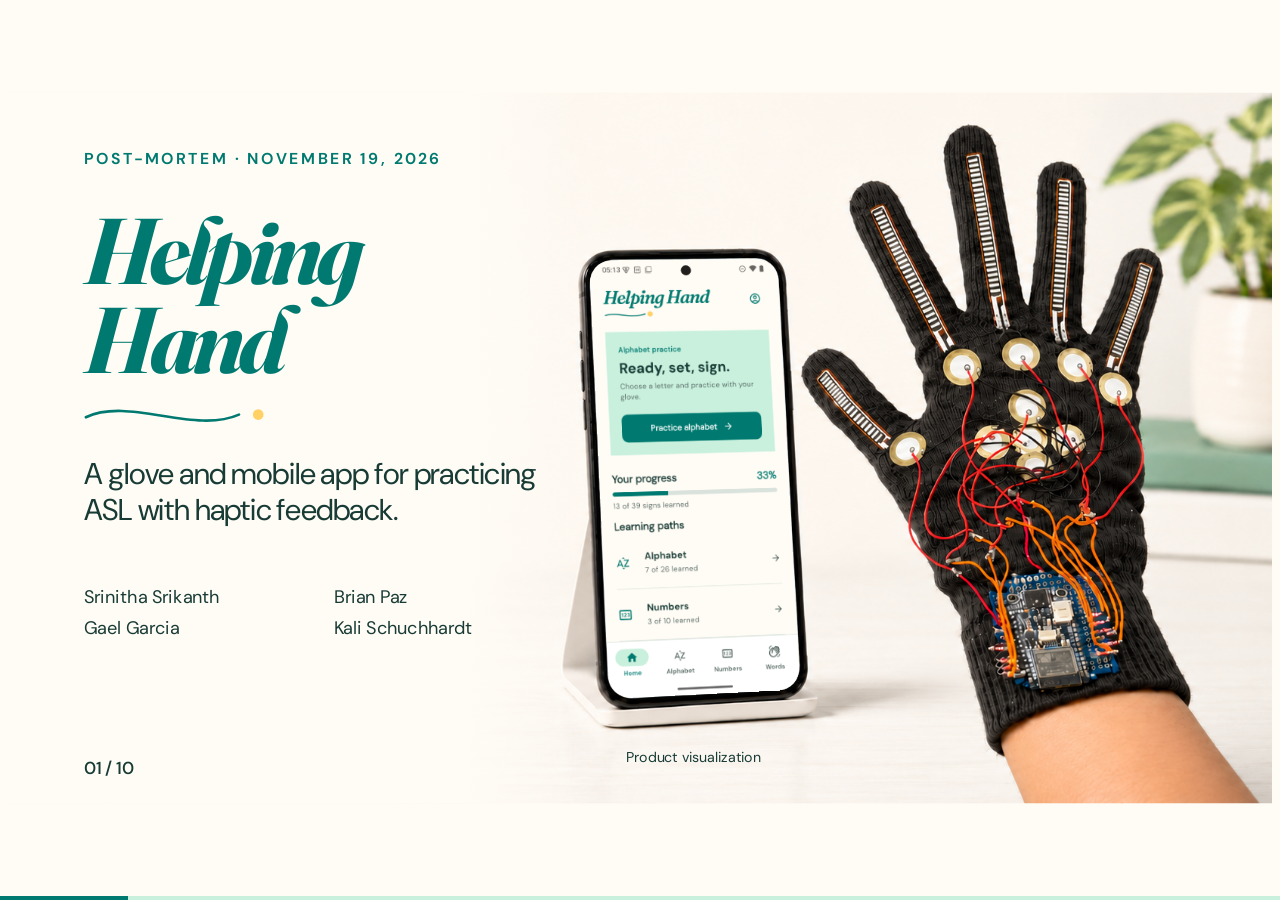
==== commit efcd93f6: "(GENAI=Yes) Show the five Android app screens on slide 6 [Model: Unknown] AI-Assisted: codex" ====
--- a/post_mortem_presentation/index.html
+++ b/post_mortem_presentation/index.html
@@ -156,30 +156,24 @@
         </template>
       </section>
 
-      <section class="slide practice" id="slide-6" aria-labelledby="title-6" data-title="App features and live results" data-seconds="25">
-        <header><p class="eyebrow">Android app</p><h2 id="title-6">App features and live results</h2></header>
-        <div class="practice-layout">
-          <div class="app-screens">
-            <figure><img src="assets/screenshots/letter-a-nov19.png" alt="Letter A screen showing the 3D target handshape and hold progress, captured with the glove disconnected."><figcaption>3D sign reference</figcaption></figure>
-            <figure><img src="assets/screenshots/words-progress-nov19.png" alt="Words screen with Hello, Please, and Yes marked Learned with green rows and checkmarks."><figcaption>Completed word lessons</figcaption></figure>
-          </div>
-          <div class="coverage">
-            <h3>Practice and progress</h3>
-            <ul class="app-capabilities">
-              <li>Alphabet, Numbers, and Words lessons</li>
-              <li>On-screen results and saved completions</li>
-              <li>Three recognized words across eight word lessons</li>
-            </ul>
-            <div class="practice-result">
-              <p><strong>Live test with one wearer</strong></p>
-              <p><b>3/3 each</b> · G, I, 1, Hello, Please, Yes<br><b>1/3 each</b> · K, X</p>
-            </div>
-          </div>
+      <section class="slide practice" id="slide-6" aria-labelledby="title-6" data-title="Android app and live results" data-seconds="25">
+        <h2 id="title-6">Android app and live results</h2>
+        <div class="app-screens">
+          <figure><img src="assets/screenshots/sign-in-cleared.png" alt="Welcome back sign-in screen with blank email and password fields."><figcaption>Sign in</figcaption></figure>
+          <figure><img src="assets/screenshots/home-nov19.png" alt="Home dashboard with Alphabet practice, progress, and learning paths."><figcaption>Home and progress</figcaption></figure>
+          <figure><img src="assets/screenshots/alphabet-nov19.png" alt="Alphabet lesson picker showing completed letters with checkmarks."><figcaption>Alphabet lessons</figcaption></figure>
+          <figure><img src="assets/screenshots/letter-a-nov19.png" alt="Letter A screen showing the 3D target handshape and hold progress, captured with the glove disconnected."><figcaption>3D sign reference</figcaption></figure>
+          <figure><img src="assets/screenshots/words-progress-nov19.png" alt="Words screen with Hello, Please, and Yes marked Learned with green rows and checkmarks."><figcaption>Saved word lessons</figcaption></figure>
+        </div>
+        <div class="practice-result">
+          <strong>Live test with one wearer</strong>
+          <p><b>3/3 each</b> · G, I, 1, Hello, Please, Yes</p>
+          <p><b>1/3 each</b> · K, X</p>
         </div>
         <footer class="slide-footer"><span>App captures · November 19</span><b>06 / 10</b></footer>
         <template class="slide-notes">
-          <p>1:50–2:15 · 25 seconds. Point to the sign reference, saved Words rows, and live test counts.</p>
-          <p>“The app offers letter, number, and word lessons, with on-screen feedback and saved progress. Eight word lessons are listed, and the model recognizes three. In one live check, six signs passed three of three attempts each. K and X passed one of three each. Now we’ll show what that practice looks like.”</p>
+          <p>1:50–2:15 · 25 seconds. Move across the screenshots from sign-in to saved lessons, then point to the live test counts.</p>
+          <p>“Users sign in and see their progress on Home. They can pick a letter, number, or word lesson, view the target sign, and see which lessons they completed. The app lists eight words and recognizes three. In one live test, six targets passed all three attempts. K and X passed once each. Let’s try it live.”</p>
         </template>
       </section>
 
--- a/post_mortem_presentation/styles.css
+++ b/post_mortem_presentation/styles.css
@@ -230,7 +230,6 @@
 }
 
 .hardware-layout{display:grid;grid-template-columns:650px 1fr;gap:75px;margin-top:37px}.hardware-images{display:flex;gap:25px;align-items:center}.hardware-images .glove img{height:438px;width:330px;object-fit:contain}.hardware-images .board img{width:275px;height:335px;object-fit:contain}.hardware-images figcaption{font-size:18px;color:var(--muted);text-align:center;margin-top:12px}.hardware-details{padding-top:32px}.hardware-details article{padding:0 0 21px;margin-bottom:21px;border-bottom:1px solid var(--rule)}.hardware-details article:last-child{margin-bottom:0}.hardware-details h3{font-size:31px}.hardware-details p{font-size:24px;line-height:1.4;color:var(--muted);margin-top:9px}
-.practice-layout{display:grid;grid-template-columns:640px 1fr;gap:75px;margin-top:35px}.app-screens{display:grid;grid-template-columns:repeat(2,1fr);gap:24px}.app-screens img{height:566px;width:auto;margin-inline:auto;object-fit:contain}.app-screens figcaption{font-size:21px;text-align:center;margin-top:13px}
 .live{background:var(--teal);color:var(--canvas)}.live .eyebrow{color:var(--mint)}.live h2{font-size:112px;line-height:1.02;margin-top:38px;letter-spacing:-.055em;position:relative}.live h2 em{color:var(--mint)}.live-footnote{font-size:23px;line-height:1.4;margin-top:34px;color:var(--mint);max-width:630px;position:relative}.live .slide-footer,.live .slide-footer b{color:var(--mint)}.live-circles{position:absolute;right:-190px;top:24px;width:960px;height:960px;border:1px solid #c8f0dd40;border-radius:50%}.live-circles:after{content:'';position:absolute;inset:134px;border:1px solid #c8f0dd40;border-radius:50%}.live-mark{position:absolute;right:170px;top:340px;width:225px;height:225px;color:var(--mint);stroke-width:1.4}.live-dot{width:20px;height:20px;background:var(--gold);border-radius:50%;position:absolute;right:188px;top:218px}
 .success-grid{display:grid;grid-template-columns:repeat(3,1fr);gap:45px;margin-top:46px}.success-story+.success-story{border-left:1px solid var(--rule);padding-left:40px}.success-story h3{font-size:34px;min-height:82px}.story-detail{margin-top:24px}.story-detail dt{font-size:17px;text-transform:uppercase;letter-spacing:.09em;color:var(--teal);margin-bottom:7px}.story-detail dd{margin:0 0 19px;font-size:25px;line-height:1.35}
 .challenge-head{display:grid;grid-template-columns:1fr 1fr;gap:60px;margin-top:42px;font-size:18px;letter-spacing:.12em;color:var(--teal);text-transform:uppercase;padding-left:0}.challenge-row{display:grid;grid-template-columns:1fr 1fr;gap:60px;border-top:1px solid var(--rule);padding:20px 0 22px;margin-top:10px}.challenge-row>div:first-child{position:relative;padding-left:0}.challenge-row h3{font-size:31px}.challenge-row p{font-size:24px;line-height:1.35;color:var(--muted);margin-top:10px}.challenge-row .lesson{font-size:28px;line-height:1.3;color:var(--ink);padding-top:2px}.challenge-row .lesson span{display:block;color:var(--muted);font-size:22px;margin-top:10px}
@@ -248,29 +247,39 @@
 .hardware-revision p { margin-top: 6px; font-size: 23px; line-height: 1.35; }
 .success-grid{margin-top:58px}.success-story h3{min-height:76px}.story-detail{margin-top:18px}.story-detail dd{margin-bottom:15px}
 
+.app-screens {
+  display: grid;
+  grid-template-columns: repeat(5, minmax(0, 1fr));
+  gap: 24px;
+  align-items: start;
+  margin-top: 32px;
+}
 .app-screens img {
+  width: auto;
+  height: 518px;
+  margin-inline: auto;
+  object-fit: contain;
   border: 1px solid var(--rule);
-  border-radius: 12px;
+  border-radius: 14px;
   background: #faf8f0;
 }
-.coverage h3 { font-size: 30px; }
-.app-capabilities {
-  list-style: none;
-  padding: 0;
-  margin: 14px 0 28px;
-  font-size: 26px;
-  line-height: 1.4;
-}
-.app-capabilities li {
-  padding: 16px 0;
-  border-bottom: 1px solid var(--rule);
+.app-screens figcaption {
+  margin-top: 12px;
+  font-size: 24px;
+  font-weight: 600;
+  text-align: center;
 }
 .practice-result {
-  padding: 16px 20px;
+  display: grid;
+  grid-template-columns: 1fr 1.52fr .62fr;
+  gap: 25px;
+  align-items: center;
+  margin-top: 26px;
+  padding: 14px 22px;
   border-left: 3px solid var(--teal);
   background: #eaf6ed;
-  font-size: 21px;
-  line-height: 1.5;
+  font-size: 23px;
+  line-height: 1.3;
 }
 .practice-result strong { color: var(--teal); }
 .live-steps {
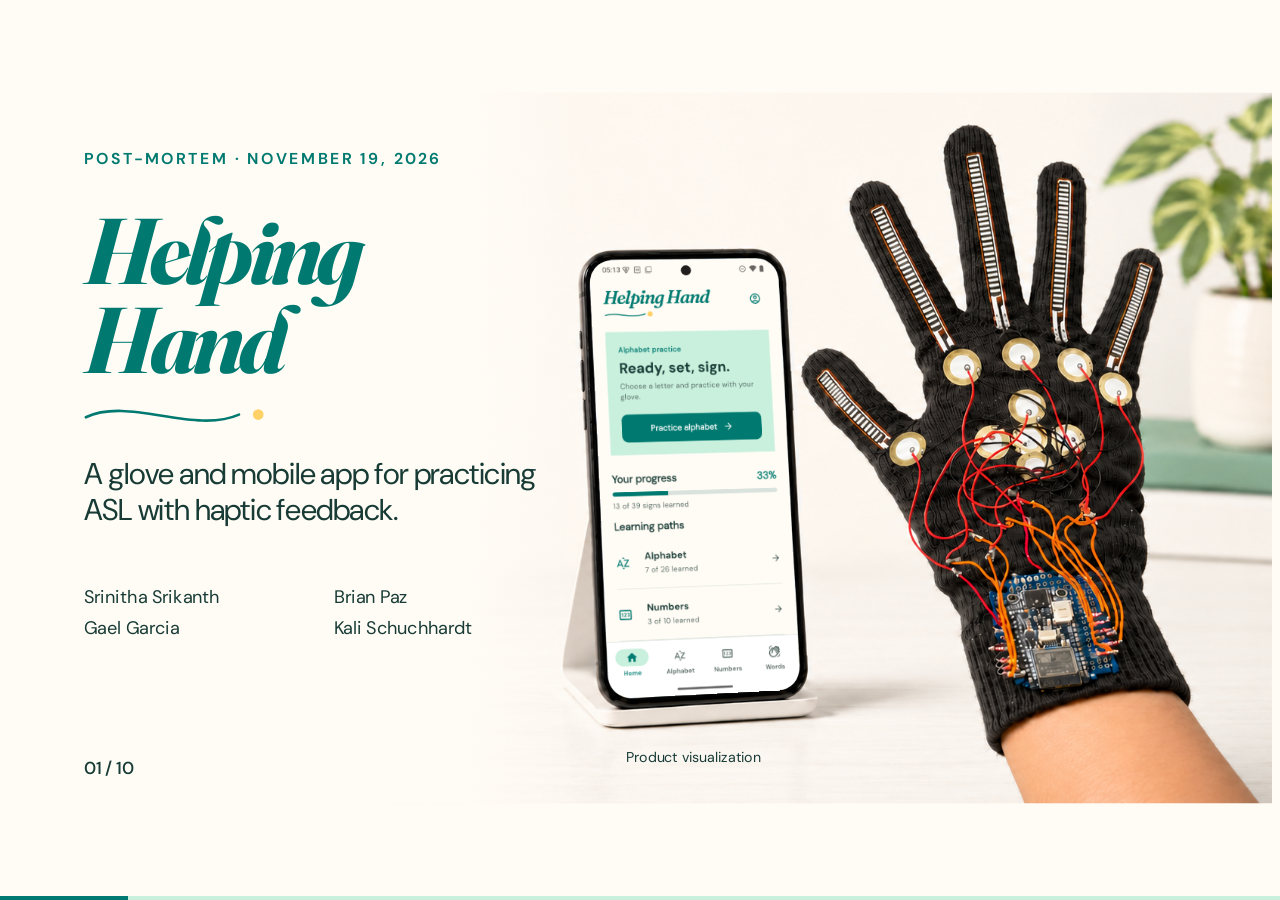
==== commit aa9dda45: "(GENAI=Yes) Simplify the app and successes slides [Model: Unknown] AI-Assisted: codex" ====
--- a/post_mortem_presentation/index.html
+++ b/post_mortem_presentation/index.html
@@ -156,8 +156,8 @@
         </template>
       </section>
 
-      <section class="slide practice" id="slide-6" aria-labelledby="title-6" data-title="Android app and live results" data-seconds="25">
-        <h2 id="title-6">Android app and live results</h2>
+      <section class="slide practice" id="slide-6" aria-labelledby="title-6" data-title="Android app" data-seconds="25">
+        <h2 id="title-6">Android app</h2>
         <div class="app-screens">
           <figure><img src="assets/screenshots/sign-in-cleared.png" alt="Welcome back sign-in screen with blank email and password fields."><figcaption>Sign in</figcaption></figure>
           <figure><img src="assets/screenshots/home-nov19.png" alt="Home dashboard with Alphabet practice, progress, and learning paths."><figcaption>Home and progress</figcaption></figure>
@@ -165,15 +165,10 @@
           <figure><img src="assets/screenshots/letter-a-nov19.png" alt="Letter A screen showing the 3D target handshape and hold progress, captured with the glove disconnected."><figcaption>3D sign reference</figcaption></figure>
           <figure><img src="assets/screenshots/words-progress-nov19.png" alt="Words screen with Hello, Please, and Yes marked Learned with green rows and checkmarks."><figcaption>Saved word lessons</figcaption></figure>
         </div>
-        <div class="practice-result">
-          <strong>Live test with one wearer</strong>
-          <p><b>3/3 each</b> · G, I, 1, Hello, Please, Yes</p>
-          <p><b>1/3 each</b> · K, X</p>
-        </div>
         <footer class="slide-footer"><span>App captures · November 19</span><b>06 / 10</b></footer>
         <template class="slide-notes">
-          <p>1:50–2:15 · 25 seconds. Move across the screenshots from sign-in to saved lessons, then point to the live test counts.</p>
-          <p>“Users sign in and see their progress on Home. They can pick a letter, number, or word lesson, view the target sign, and see which lessons they completed. The app lists eight words and recognizes three. In one live test, six targets passed all three attempts. K and X passed once each. Let’s try it live.”</p>
+          <p>1:50–2:15 · 25 seconds. Move across the screenshots from sign-in to saved lessons.</p>
+          <p>“After signing in, Home shows your progress. Pick a letter, number, or word. The lesson shows the target sign, and the app saves your completed lessons. Eight word lessons are listed, and the recognizer supports three. Let’s try it with the glove.”</p>
         </template>
       </section>
 
@@ -200,18 +195,18 @@
 
       <section class="slide successes" id="slide-8" aria-labelledby="title-8" data-title="Project successes" data-seconds="70">
         <header><p class="eyebrow">Post-mortem</p><h2 id="title-8">Project successes</h2></header>
-        <div class="success-grid">
-          <article class="success-story">
+        <div class="success-stories">
+          <article>
             <h3>Saved practice progress</h3>
-            <dl class="story-detail"><dt>Challenge</dt><dd>Track which signs the learner completes.</dd><dt>What worked</dt><dd>Mark a lesson complete when the app accepts the sign.</dd><dt>Outcome</dt><dd>Completed lessons were still visible after reopening the app.</dd></dl>
-          </article>
-          <article class="success-story">
+            <p>Matching a sign completes the lesson. Progress is still there when you reopen the app.</p>
+          </article>
+          <article>
             <h3>Recognition for moving signs</h3>
-            <dl class="story-detail"><dt>Challenge</dt><dd>Recognize a sign that changes over time.</dd><dt>What worked</dt><dd>Record whole attempts and run a sequence model on the phone.</dd><dt>Outcome</dt><dd>Hello, Please, and Yes completed in live practice.</dd></dl>
-          </article>
-          <article class="success-story">
-            <h3>Haptic correction for 3</h3>
-            <dl class="story-detail"><dt>Challenge</dt><dd>Show which finger to move and in which direction.</dd><dt>What worked</dt><dd>Use measured finger bend to select a pulse pattern.</dd><dt>Outcome</dt><dd>The glove played the automatic cue during rehearsal.</dd></dl>
+            <p>The app uses the full motion to recognize a sign. Hello, Please, and Yes matched in live practice.</p>
+          </article>
+          <article>
+            <h3>Haptic feedback</h3>
+            <p>Finger pulses cue you to bend or straighten. Preset motion cues show how to move for word practice.</p>
           </article>
         </div>
         <footer class="slide-footer"><span></span><b>08 / 10</b></footer>
@@ -219,7 +214,7 @@
           <p>4:15–5:25 · 70 seconds. Give each story about 20–23 seconds.</p>
           <p>Saved practice progress. “A prediction by itself gave the learner no record of their practice. We tied a match to the lesson they picked, so completion was visible and saved to the right place. During rehearsal we closed and reopened the app and could still see the completed signs.”</p>
           <p>Recognition for moving signs. “We recorded whole attempts so the model could use the order of the motion. After rebuilding the glove, we collected more recordings and extended the input window. The updated word model accepted five of five matching recordings in offline replay. Hello, Please, and Yes also completed in the live check.”</p>
-          <p>Haptic correction for 3. “We could trigger individual buzzers, but the cue needed to respond to the learner. We used measured bend ranges for the middle and pinky. The app chooses a pulse pattern and highlights the outputs the glove confirms. That automatic cue worked during an on-glove rehearsal.”</p>
+          <p>Haptic feedback. “We wanted each buzz to tell the learner what to do. We used the flex readings to choose a bend or straighten cue and tested it on the glove with the number 3. For word practice, we built preset motion cues that play after a match on Hello or Please.”</p>
         </template>
       </section>
 
--- a/post_mortem_presentation/styles.css
+++ b/post_mortem_presentation/styles.css
@@ -231,7 +231,27 @@
 
 .hardware-layout{display:grid;grid-template-columns:650px 1fr;gap:75px;margin-top:37px}.hardware-images{display:flex;gap:25px;align-items:center}.hardware-images .glove img{height:438px;width:330px;object-fit:contain}.hardware-images .board img{width:275px;height:335px;object-fit:contain}.hardware-images figcaption{font-size:18px;color:var(--muted);text-align:center;margin-top:12px}.hardware-details{padding-top:32px}.hardware-details article{padding:0 0 21px;margin-bottom:21px;border-bottom:1px solid var(--rule)}.hardware-details article:last-child{margin-bottom:0}.hardware-details h3{font-size:31px}.hardware-details p{font-size:24px;line-height:1.4;color:var(--muted);margin-top:9px}
 .live{background:var(--teal);color:var(--canvas)}.live .eyebrow{color:var(--mint)}.live h2{font-size:112px;line-height:1.02;margin-top:38px;letter-spacing:-.055em;position:relative}.live h2 em{color:var(--mint)}.live-footnote{font-size:23px;line-height:1.4;margin-top:34px;color:var(--mint);max-width:630px;position:relative}.live .slide-footer,.live .slide-footer b{color:var(--mint)}.live-circles{position:absolute;right:-190px;top:24px;width:960px;height:960px;border:1px solid #c8f0dd40;border-radius:50%}.live-circles:after{content:'';position:absolute;inset:134px;border:1px solid #c8f0dd40;border-radius:50%}.live-mark{position:absolute;right:170px;top:340px;width:225px;height:225px;color:var(--mint);stroke-width:1.4}.live-dot{width:20px;height:20px;background:var(--gold);border-radius:50%;position:absolute;right:188px;top:218px}
-.success-grid{display:grid;grid-template-columns:repeat(3,1fr);gap:45px;margin-top:46px}.success-story+.success-story{border-left:1px solid var(--rule);padding-left:40px}.success-story h3{font-size:34px;min-height:82px}.story-detail{margin-top:24px}.story-detail dt{font-size:17px;text-transform:uppercase;letter-spacing:.09em;color:var(--teal);margin-bottom:7px}.story-detail dd{margin:0 0 19px;font-size:25px;line-height:1.35}
+.success-stories {
+  margin-top: 54px;
+}
+.success-stories article {
+  display: grid;
+  grid-template-columns: 460px 1fr;
+  align-items: center;
+  gap: 60px;
+  min-height: 165px;
+  padding: 26px 0;
+  border-top: 1px solid var(--rule);
+}
+.success-stories h3 {
+  color: var(--teal);
+  font-size: 43px;
+}
+.success-stories p {
+  max-width: 830px;
+  font-size: 34px;
+  line-height: 1.3;
+}
 .challenge-head{display:grid;grid-template-columns:1fr 1fr;gap:60px;margin-top:42px;font-size:18px;letter-spacing:.12em;color:var(--teal);text-transform:uppercase;padding-left:0}.challenge-row{display:grid;grid-template-columns:1fr 1fr;gap:60px;border-top:1px solid var(--rule);padding:20px 0 22px;margin-top:10px}.challenge-row>div:first-child{position:relative;padding-left:0}.challenge-row h3{font-size:31px}.challenge-row p{font-size:24px;line-height:1.35;color:var(--muted);margin-top:10px}.challenge-row .lesson{font-size:28px;line-height:1.3;color:var(--ink);padding-top:2px}.challenge-row .lesson span{display:block;color:var(--muted);font-size:22px;margin-top:10px}
 .closing .wordmark{font-size:40px;margin-top:10px}.closing h2{font-size:99px;line-height:1.08;margin-top:50px;position:relative;z-index:1}.closing-lead{font-size:31px;color:var(--muted);margin-top:28px;position:relative}.closing-bottom{display:flex;gap:65px;align-items:baseline;margin-top:90px;position:relative}.closing-bottom strong{font-size:35px;color:var(--teal);font-weight:500}.closing-bottom span{font-size:23px;color:var(--muted);max-width:690px}.closing-wave{position:absolute;right:-70px;bottom:120px;width:820px;height:310px;stroke:var(--mint);stroke-width:49}.closing-wave circle{fill:var(--gold);stroke:none}
 .backup h2{font-size:56px}.backup-table{width:100%;border-collapse:collapse;margin-top:35px;font-size:25px;text-align:left}.backup-table th{font-size:18px;color:var(--teal);text-transform:uppercase;letter-spacing:.06em;font-weight:550}.backup-table th,.backup-table td{padding:20px 18px;border-bottom:1px solid var(--rule);vertical-align:top;line-height:1.35}.backup-table th:first-child,.backup-table td:first-child{padding-left:0;width:22%}.backup-table td small{display:block;font-size:19px;color:var(--muted);margin-top:7px}
@@ -245,7 +265,6 @@
 }
 .hardware-revision h3 { font-size: 25px; }
 .hardware-revision p { margin-top: 6px; font-size: 23px; line-height: 1.35; }
-.success-grid{margin-top:58px}.success-story h3{min-height:76px}.story-detail{margin-top:18px}.story-detail dd{margin-bottom:15px}
 
 .app-screens {
   display: grid;
@@ -269,19 +288,6 @@
   font-weight: 600;
   text-align: center;
 }
-.practice-result {
-  display: grid;
-  grid-template-columns: 1fr 1.52fr .62fr;
-  gap: 25px;
-  align-items: center;
-  margin-top: 26px;
-  padding: 14px 22px;
-  border-left: 3px solid var(--teal);
-  background: #eaf6ed;
-  font-size: 23px;
-  line-height: 1.3;
-}
-.practice-result strong { color: var(--teal); }
 .live-steps {
   display: flex;
   gap: 34px;
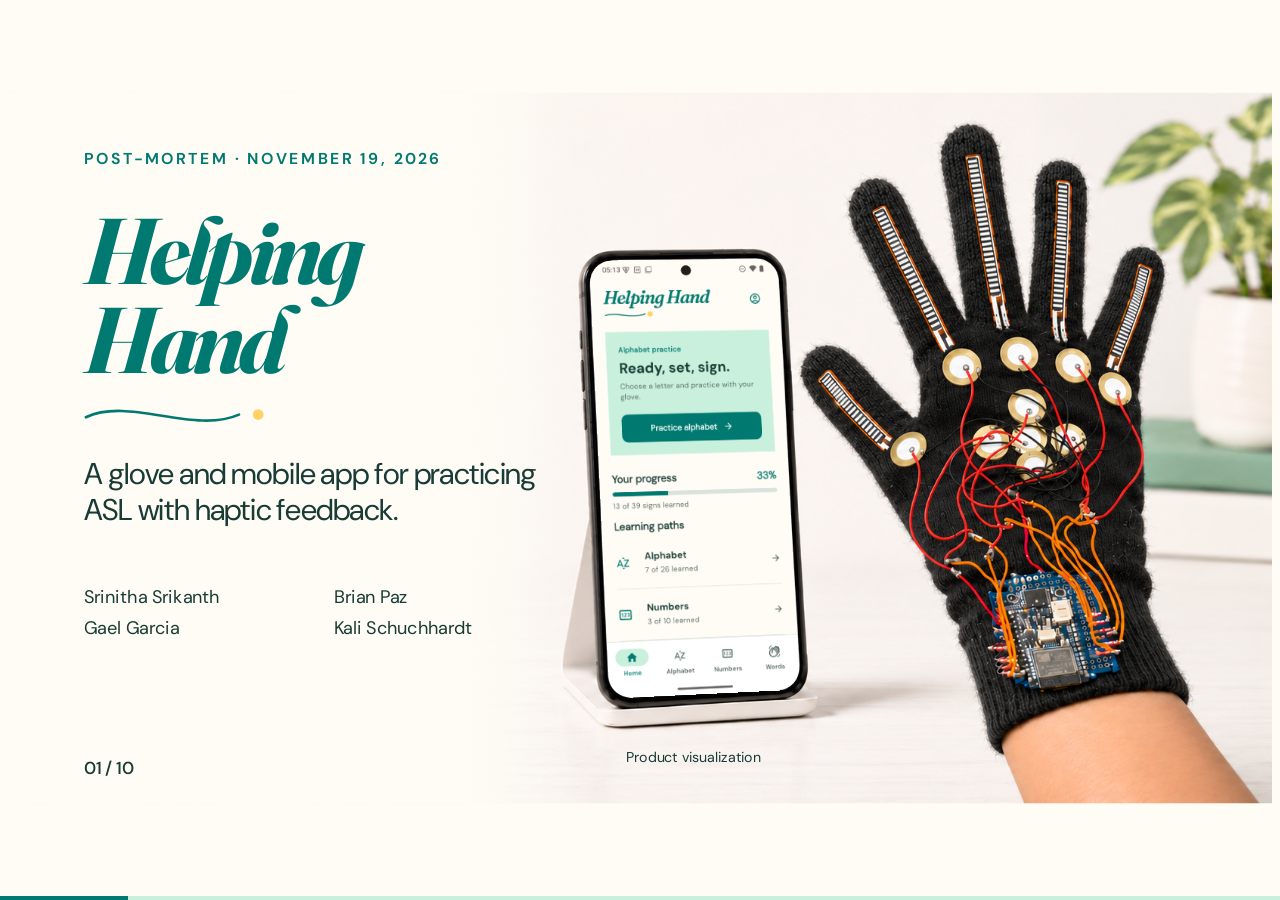
==== commit 4c508606: "(GENAI=Yes) Refine the cover glove fabric [Model: Unknown] AI-Assisted: codex" ====
--- a/post_mortem_presentation/index.html
+++ b/post_mortem_presentation/index.html
@@ -21,7 +21,7 @@
     <div id="deck">
       <section class="slide cover is-active" id="slide-1" aria-labelledby="title-1" data-title="Helping Hand" data-seconds="15">
         <figure class="cover-visual">
-          <img class="cover-scene" src="assets/illustrations/cover-product-scene-ivory.png" alt="Product visualization of the final Helping Hand glove worn on an open hand beside an Android phone on a warm white background.">
+          <img class="cover-scene" src="assets/illustrations/cover-product-scene-knit.png" alt="Product visualization of the black knit Helping Hand glove with exposed sensors and wiring beside an Android phone.">
           <div class="cover-display"><img src="assets/screenshots/home-nov19.png" alt="Helping Hand Home screen showing Alphabet practice and saved progress."></div>
           <figcaption>Product visualization</figcaption>
         </figure>
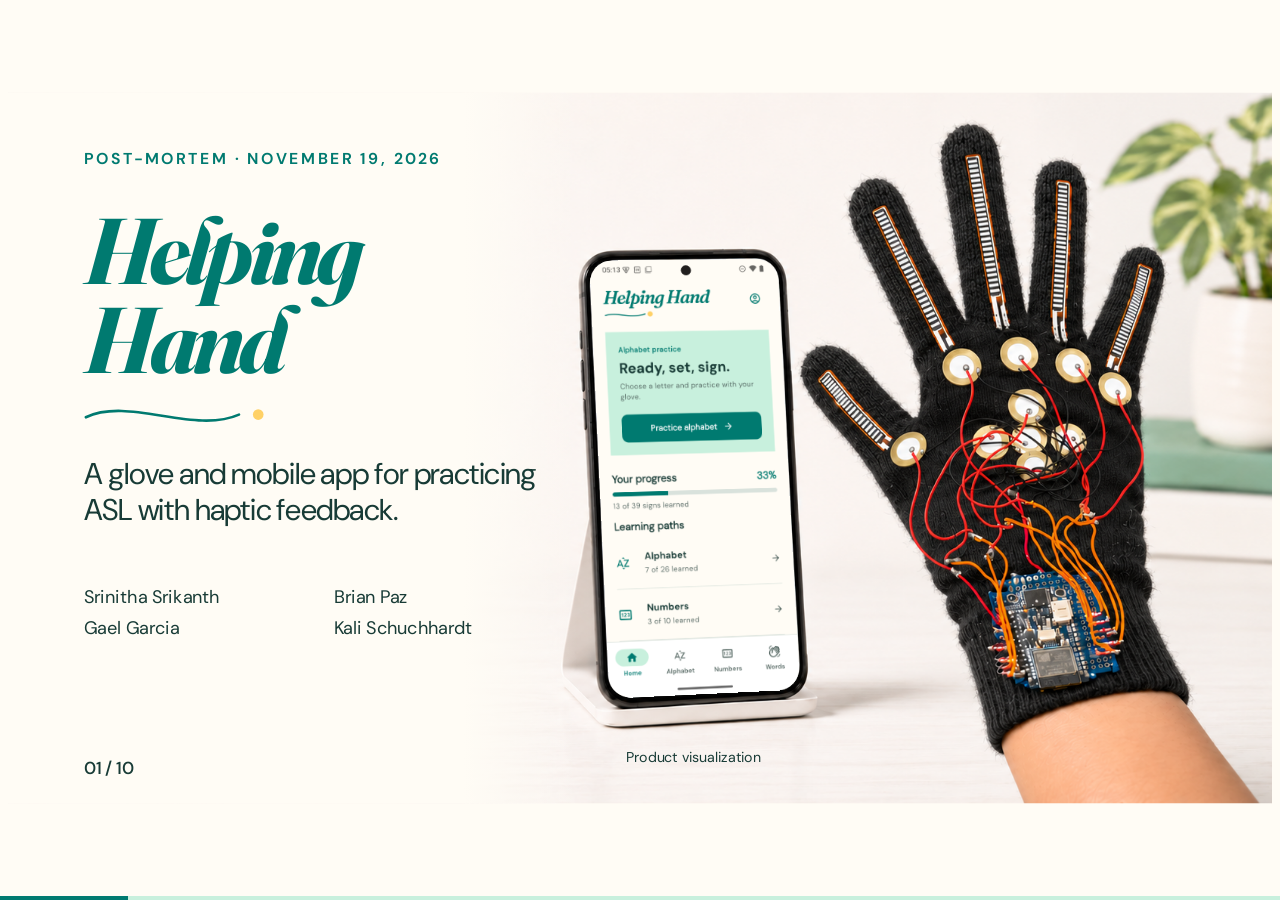
==== commit 1993d712: "(GENAI=Yes) Improve the challenges and closing slides [Model: Unknown] AI-Assisted: codex" ====
--- a/post_mortem_presentation/index.html
+++ b/post_mortem_presentation/index.html
@@ -220,29 +220,47 @@
 
       <section class="slide challenges" id="slide-9" aria-labelledby="title-9" data-title="Challenges and lessons" data-seconds="65">
         <header><p class="eyebrow">Post-mortem</p><h2 id="title-9">Challenges and lessons</h2></header>
-        <div class="challenge-head"><span>What happened</span><span>What we would do next time</span></div>
-        <article class="challenge-row"><div><h3>Unreliable connections</h3><p>The PCB broke, and the conductive-thread build lost sensor readings. We switched to individual wires.</p></div><p class="lesson">Test connections while flexing the glove.<span>Add strain relief before final mounting.</span></p></article>
-        <article class="challenge-row"><div><h3>Damaged flex sensors</h3><p>The thumb and index sensors barely responded when the fingers bent.</p></div><p class="lesson">Check each sensor reading early.<span>Recheck calibration and known signs after hardware changes.</span></p></article>
-        <article class="challenge-row"><div><h3>Word recognition after the rebuild</h3><p>The earlier model missed all nine matching word attempts in an offline test of rebuilt-glove recordings.</p></div><p class="lesson">Retrain and test after hardware changes.<span>Test with more wearers and include signs the model could confuse.</span></p></article>
+        <div class="challenge-head"><span>What happened</span><span>What we’d do next</span></div>
+        <article class="challenge-row">
+          <div>
+            <h3>Unreliable connections</h3>
+            <p>The PCB broke, and conductive thread lost sensor readings.</p>
+          </div>
+          <p class="lesson">Test the wiring while flexing the glove.</p>
+        </article>
+        <article class="challenge-row">
+          <div>
+            <h3>Damaged flex sensors</h3>
+            <p>Thumb and index readings barely changed when the fingers bent.</p>
+          </div>
+          <p class="lesson">Check each sensor before calibration.</p>
+        </article>
+        <article class="challenge-row">
+          <div>
+            <h3>Limits of the glove sensors</h3>
+            <p>The glove can’t measure exact finger positions relative to each other or hand location relative to the body.</p>
+          </div>
+          <p class="lesson">Test sensing limits before training. Try camera tracking.</p>
+        </article>
         <footer class="slide-footer"><span></span><b>09 / 10</b></footer>
         <template class="slide-notes">
-          <p>5:25–6:30 · 65 seconds. Explain the failure, its impact, and one next step per example.</p>
+          <p>5:25–6:30 · 65 seconds. Explain each problem, its impact, and what we’d do next.</p>
           <p>Unreliable connections. “The custom PCB broke and the conductive-thread assembly lost sensor readings as the glove moved. We suspected shorts and switched to discrete wires. Next time we’d check continuity while flexing the assembly and add strain relief before mounting it.”</p>
           <p>Damaged flex sensors. “The thumb and index readings barely changed when the fingers bent, which made some attempts look wrong. The raw channels exposed the damaged sensors. We’d check each channel early, then recalibrate and repeat a few known signs after every hardware change.”</p>
-          <p>Word recognition after the rebuild. “The earlier model missed all nine matching recordings from the rebuilt glove in offline replay. We retrained, but our tests still covered few wearers and targets. Next time we’d reserve fresh attempts from more wearers and test signs the models could confuse.”</p>
-        </template>
-      </section>
-
-      <section class="slide closing" id="slide-10" aria-labelledby="title-10" data-title="Main lesson and next steps" data-seconds="15">
-        <p class="wordmark">Helping Hand</p>
-        <svg class="closing-wave" viewBox="0 0 820 310" aria-hidden="true"><path d="M-40 250C170-30 360 410 540 175S730 10 870 100"/><circle cx="540" cy="175" r="13"/></svg>
-        <h2 id="title-10">Test the glove<br><em>and app together</em></h2>
-        <p class="closing-lead">Check recognition, feedback, and saved progress in the same practice session.</p>
-        <div class="closing-bottom"><strong>Questions?</strong><span>Next, test recognition and haptic cues with more wearers.</span></div>
+          <p>Limits of the glove sensors. “The flex strips measure finger bend, and the wrist sensor measures motion and rotation. Two signs can give similar readings even if the fingers cross or the hand starts closer to the face. Next time we’d test those cases before training and try camera tracking for the details the glove misses.”</p>
+        </template>
+      </section>
+
+      <section class="slide closing" id="slide-10" aria-labelledby="title-10" data-title="Thank you and questions" data-seconds="15">
+        <svg class="closing-trail" viewBox="0 0 1600 900" aria-hidden="true"><path d="M-100 820C250 350 650 1090 1050 640S1440 235 1730 390"/><circle cx="1050" cy="640" r="15"/></svg>
+        <div class="closing-copy">
+          <p class="wordmark">Helping Hand</p>
+          <h2 id="title-10">Thank you.<br><em>Questions?</em></h2>
+        </div>
         <footer class="slide-footer"><span>November 19, 2026</span><b>10 / 10</b></footer>
         <template class="slide-notes">
-          <p>6:30–6:45 · 15 seconds. Leave this slide up for the question period.</p>
-          <p>“Our main lesson was to test the glove and app together, through recognition, feedback, and saved progress. Next we’d test with more wearers to see which signs work consistently and whether users can interpret the cues.”</p>
+          <p>6:30–6:45 · 15 seconds for the close and handoff. Leave this slide up for the two-minute question period.</p>
+          <p>“Thank you. What questions do you have?”</p>
         </template>
       </section>
 
--- a/post_mortem_presentation/styles.css
+++ b/post_mortem_presentation/styles.css
@@ -252,8 +252,47 @@
   font-size: 34px;
   line-height: 1.3;
 }
-.challenge-head{display:grid;grid-template-columns:1fr 1fr;gap:60px;margin-top:42px;font-size:18px;letter-spacing:.12em;color:var(--teal);text-transform:uppercase;padding-left:0}.challenge-row{display:grid;grid-template-columns:1fr 1fr;gap:60px;border-top:1px solid var(--rule);padding:20px 0 22px;margin-top:10px}.challenge-row>div:first-child{position:relative;padding-left:0}.challenge-row h3{font-size:31px}.challenge-row p{font-size:24px;line-height:1.35;color:var(--muted);margin-top:10px}.challenge-row .lesson{font-size:28px;line-height:1.3;color:var(--ink);padding-top:2px}.challenge-row .lesson span{display:block;color:var(--muted);font-size:22px;margin-top:10px}
-.closing .wordmark{font-size:40px;margin-top:10px}.closing h2{font-size:99px;line-height:1.08;margin-top:50px;position:relative;z-index:1}.closing-lead{font-size:31px;color:var(--muted);margin-top:28px;position:relative}.closing-bottom{display:flex;gap:65px;align-items:baseline;margin-top:90px;position:relative}.closing-bottom strong{font-size:35px;color:var(--teal);font-weight:500}.closing-bottom span{font-size:23px;color:var(--muted);max-width:690px}.closing-wave{position:absolute;right:-70px;bottom:120px;width:820px;height:310px;stroke:var(--mint);stroke-width:49}.closing-wave circle{fill:var(--gold);stroke:none}
+.challenge-head,
+.challenge-row {
+  display: grid;
+  grid-template-columns: 1.12fr 1fr;
+  gap: 64px;
+}
+.challenge-head {
+  margin: 40px 0 12px;
+  color: var(--teal);
+  font-size: 23px;
+  font-weight: 650;
+}
+.challenge-row {
+  align-items: center;
+  padding: 22px 0;
+  border-top: 1px solid var(--rule);
+}
+.challenge-row h3 {
+  font-size: 37px;
+  margin-bottom: 8px;
+}
+.challenge-row p {
+  font-size: 31px;
+  line-height: 1.28;
+  color: var(--ink);
+}
+.challenge-row .lesson {
+  font-weight: 550;
+}
+
+.closing-trail {
+  position: absolute;
+  inset: 0;
+  width: 100%;
+  height: 100%;
+}
+.closing-trail path { stroke: var(--mint); stroke-width: 42px; }
+.closing-trail circle { fill: var(--gold); stroke: none; }
+.closing-copy { position: relative; padding-top: 25px; }
+.closing .wordmark { font-size: 44px; margin-bottom: 63px; }
+.closing h2 { font-size: 110px; line-height: 1.05; }
 .backup h2{font-size:56px}.backup-table{width:100%;border-collapse:collapse;margin-top:35px;font-size:25px;text-align:left}.backup-table th{font-size:18px;color:var(--teal);text-transform:uppercase;letter-spacing:.06em;font-weight:550}.backup-table th,.backup-table td{padding:20px 18px;border-bottom:1px solid var(--rule);vertical-align:top;line-height:1.35}.backup-table th:first-child,.backup-table td:first-child{padding-left:0;width:22%}.backup-table td small{display:block;font-size:19px;color:var(--muted);margin-top:7px}
 #slide-progress{display:none}.enhanced #slide-progress{display:block;position:fixed;bottom:0;left:0;right:0;height:4px;background:var(--mint)}#slide-progress span{display:block;height:100%;background:var(--teal);width:10%}dialog{border:1px solid var(--rule);border-radius:14px;padding:26px;width:min(780px,calc(100vw - 32px));max-height:calc(100dvh - 40px);overflow:auto;background:var(--canvas);color:var(--ink)}dialog::backdrop{background:#183b367a}.dialog-heading{display:flex;justify-content:space-between;align-items:center;gap:20px;margin-bottom:20px}.dialog-heading h2{font-size:28px;letter-spacing:-.02em}.close-dialog{width:48px;height:48px;flex-shrink:0;border:1px solid var(--rule);border-radius:8px;background:transparent;color:var(--ink);font-size:27px}.overview-group{font-size:15px;color:var(--muted);text-transform:uppercase;letter-spacing:.08em;margin:22px 0 12px}.overview-grid{display:grid;grid-template-columns:1fr 1fr;gap:10px}.overview-grid button{min-height:85px;text-align:left;padding:15px;background:transparent;color:var(--ink);border:1px solid var(--rule);border-radius:9px}.overview-grid button[aria-current=true],.overview-grid button:hover{background:var(--mint);border-color:var(--teal)}.overview-grid button strong{display:block;font-size:18px;margin-top:9px}.overview-grid button span,.overview-grid button small{font-size:13px;color:var(--muted)}.overview-grid button small{float:right}#notes-content p{font-size:17px;line-height:1.6;margin-bottom:15px}#notes-content h3{font-size:24px;margin-bottom:17px}.shortcut-list{margin:0}.shortcut-list>div{display:flex;gap:20px;padding:12px 0;border-bottom:1px solid var(--rule)}.shortcut-list dt{min-width:150px;font-weight:600}.shortcut-list dd{margin:0}.dialog-note{font-size:15px;line-height:1.5;margin-bottom:20px;color:var(--muted)}.print-backups{display:flex;align-items:center;gap:12px;margin-top:20px;font-size:16px}.print-backups input{width:22px;height:22px}.noscript-message{padding:15px;background:var(--mint)}
 .hardware-layout{margin-top:30px}.hardware-images .glove img{height:505px}.hardware-images .board img{height:310px}.hardware-details article{padding-bottom:15px;margin-bottom:15px}
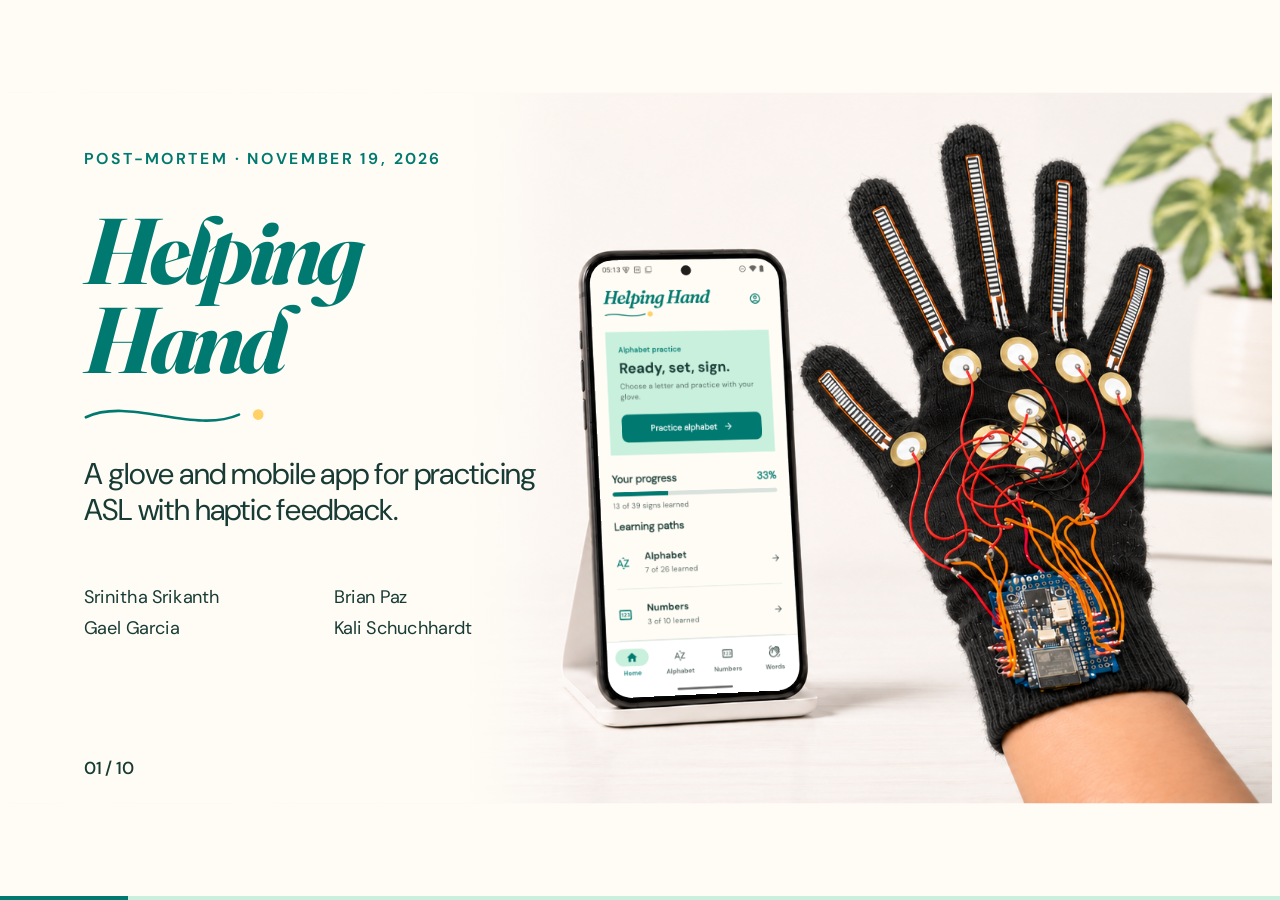
==== commit 11e31e0b: "(GENAI=Yes) Fix cover rendering in the presentation PDF [Model: Unknown] AI-Assisted: codex" ====
--- a/post_mortem_presentation/index.html
+++ b/post_mortem_presentation/index.html
@@ -23,7 +23,7 @@
         <figure class="cover-visual">
           <img class="cover-scene" src="assets/illustrations/cover-product-scene-knit.png" alt="Product visualization of the black knit Helping Hand glove with exposed sensors and wiring beside an Android phone.">
           <div class="cover-display"><img src="assets/screenshots/home-nov19.png" alt="Helping Hand Home screen showing Alphabet practice and saved progress."></div>
-          <figcaption>Product visualization</figcaption>
+          <img class="cover-print-art" src="assets/illustrations/cover-art-print.png" alt="Product visualization of the black knit Helping Hand glove beside a phone showing the Android app’s Home screen.">
         </figure>
         <div class="cover-copy">
           <p class="eyebrow">Post-mortem · November 19, 2026</p>
--- a/post_mortem_presentation/styles.css
+++ b/post_mortem_presentation/styles.css
@@ -9,11 +9,13 @@
   position: absolute;
   inset: 0;
 }
-.cover-scene {
+.cover-scene,
+.cover-print-art {
   width: 100%;
   height: 100%;
   object-fit: cover;
 }
+.cover-print-art { display: none; }
 .cover-visual::before {
   content: "";
   position: absolute;
@@ -54,15 +56,6 @@
   background: #211f1e;
   transform: translateX(-50%);
 }
-.cover-visual figcaption {
-  position: absolute;
-  top: 829px;
-  left: 700px;
-  width: 335px;
-  text-align: center;
-  color: var(--ink);
-  font-size: 18px;
-}
 .cover .slide-footer b {
   margin-left: 0;
   color: var(--ink);
@@ -351,4 +344,11 @@
 
 @media(max-width:700px){.overview-grid{grid-template-columns:1fr}}@media(prefers-reduced-motion:reduce){.enhanced .slide.is-active{animation:none}}
 @page{size:16.666667in 9.375in;margin:0}
+@media print {
+  /* Flatten the perspective-mapped phone before Chromium's print renderer. */
+  .cover-scene,
+  .cover-display,
+  .cover-visual::before { display: none; }
+  .cover-print-art { display: block; }
+}
 @media print{html,body,body.enhanced{margin:0;padding:0;overflow:visible;background:var(--canvas);print-color-adjust:exact;-webkit-print-color-adjust:exact}.enhanced #stage{position:static;display:block}#deck,.enhanced #deck{position:relative;left:auto;top:auto;transform:none!important;width:1600px;height:auto}.slide,.enhanced .slide,.enhanced .slide.is-active{display:block!important;position:relative;width:1600px;height:900px;break-after:page;break-inside:avoid;animation:none}.slide:last-child{break-after:auto}.slide[data-backup],.enhanced .slide[data-backup]{display:none!important}body.print-backup-slides .slide[data-backup]{display:block!important}#slide-progress,dialog,.sr-only,.noscript-message{display:none!important}}
